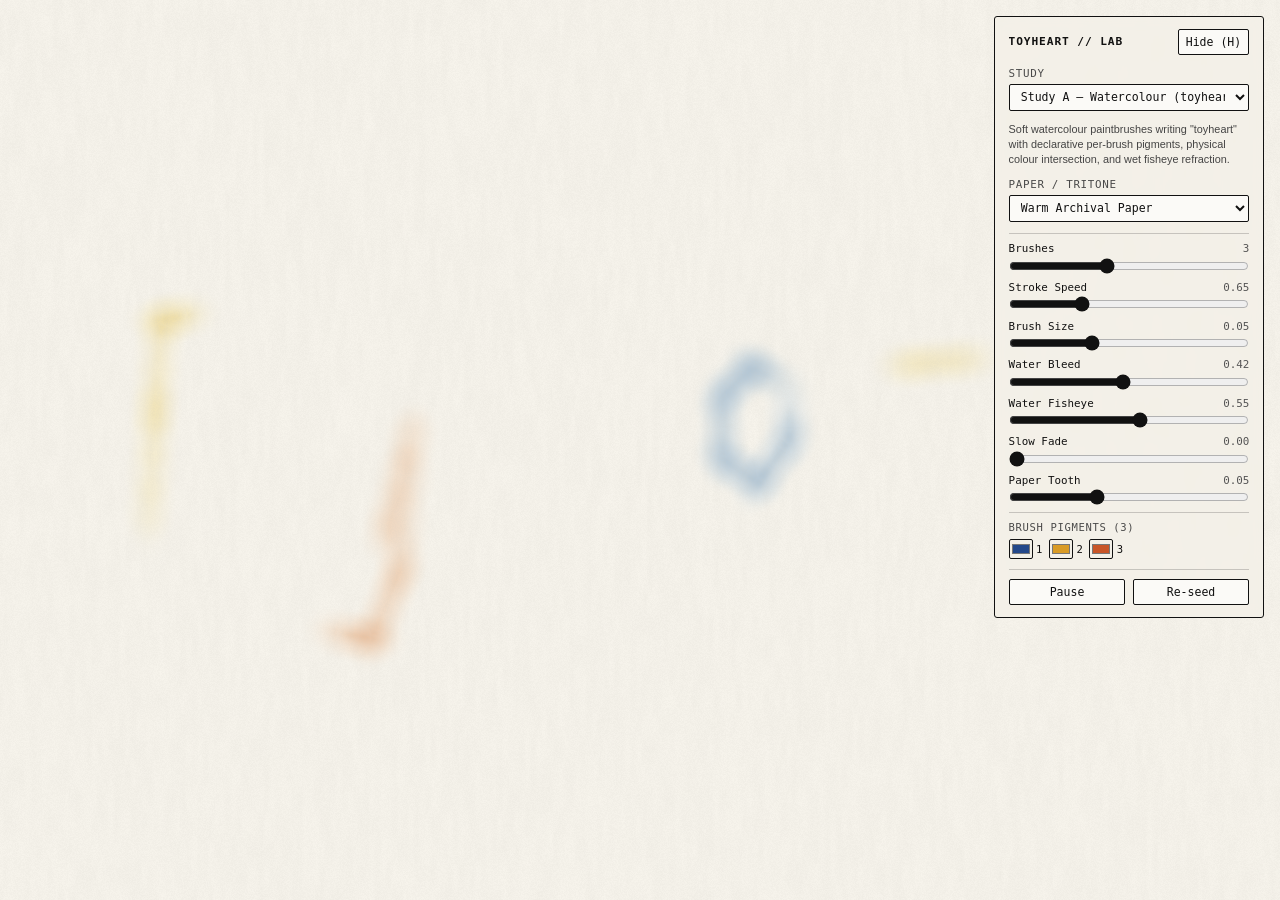
==== index.html @ d1862dfd "toyheartlab init commit" ====
<!DOCTYPE html>
<html lang="en">
<head>
  <meta charset="UTF-8" />
  <meta name="viewport" content="width=device-width, initial-scale=1.0" />
  <title>Toyheart — Procedural Shader Studies</title>
  <link rel="stylesheet" href="styles.css" />
</head>
<body>
  <canvas id="gl-canvas"></canvas>

  <aside id="hud" class="hud">
    <div class="hud-bar">
      <span class="hud-title">Toyheart // Lab</span>
      <button id="toggle-hud" type="button">Hide (H)</button>
    </div>

    <div class="hud-body">
      <div class="control-group">
        <label for="study-select">Study</label>
        <select id="study-select"></select>
      </div>

      <p id="study-desc" class="study-desc"></p>

      <div class="control-group">
        <label for="palette-select">Paper / Tritone</label>
        <select id="palette-select"></select>
      </div>

      <div id="params-container" class="params-container"></div>

      <div class="actions">
        <button id="pause-btn" type="button">Pause</button>
        <button id="reseed-btn" type="button">Re-seed</button>
      </div>
    </div>
  </aside>

  <script type="module" src="src/main.js"></script>
</body>
</html>
---- styles.css ----
*,
*::before,
*::after {
  box-sizing: border-box;
}

html,
body {
  margin: 0;
  padding: 0;
  width: 100%;
  height: 100%;
  overflow: hidden;
  background: #0c0c0c;
  font-family: ui-monospace, SFMono-Regular, Menlo, Consolas, monospace;
}

#gl-canvas {
  display: block;
  width: 100vw;
  height: 100vh;
}

.hud {
  position: fixed;
  top: 1rem;
  right: 1rem;
  width: 270px;
  background: rgba(243, 240, 232, 0.92);
  color: #111111;
  border: 1px solid #111111;
  border-radius: 3px;
  padding: 0.75rem 0.85rem;
  font-size: 0.74rem;
  backdrop-filter: blur(6px);
  z-index: 10;
}

.hud.collapsed {
  width: auto;
  padding: 0.4rem 0.6rem;
}

.hud.collapsed .hud-body {
  display: none;
}

.hud-bar {
  display: flex;
  justify-content: space-between;
  align-items: center;
  gap: 0.5rem;
}

.hud-title {
  font-weight: 700;
  letter-spacing: 0.08em;
  text-transform: uppercase;
  font-size: 0.7rem;
}

.hud.collapsed .hud-title {
  display: none;
}

.hud-body {
  margin-top: 0.75rem;
  display: flex;
  flex-direction: column;
  gap: 0.65rem;
}

.control-group {
  display: flex;
  flex-direction: column;
  gap: 0.25rem;
}

.control-group label {
  font-size: 0.68rem;
  text-transform: uppercase;
  letter-spacing: 0.06em;
  color: #4a4a4a;
}

select,
button {
  font-family: inherit;
  font-size: 0.72rem;
  background: #fbfaf7;
  color: #111111;
  border: 1px solid #111111;
  border-radius: 2px;
  padding: 0.3rem 0.45rem;
  cursor: pointer;
}

button:hover {
  background: #111111;
  color: #f3f0e8;
}

.study-desc {
  margin: 0;
  font-size: 0.68rem;
  line-height: 1.4;
  color: #444444;
  font-family: -apple-system, BlinkMacSystemFont, "Segoe UI", sans-serif;
}

.params-container {
  display: flex;
  flex-direction: column;
  gap: 0.45rem;
  border-top: 1px solid rgba(17, 17, 17, 0.2);
  padding-top: 0.55rem;
}

.param-row {
  display: flex;
  flex-direction: column;
  gap: 0.15rem;
}

.param-header {
  display: flex;
  justify-content: space-between;
  font-size: 0.68rem;
}

.param-val {
  color: #555555;
}

input[type="range"] {
  width: 100%;
  accent-color: #111111;
  margin: 0;
  cursor: pointer;
}

.actions {
  display: grid;
  grid-template-columns: 1fr 1fr;
  gap: 0.45rem;
  border-top: 1px solid rgba(17, 17, 17, 0.2);
  padding-top: 0.55rem;
}

.pigment-container {
  display: flex;
  flex-direction: column;
  gap: 0.35rem;
  border-top: 1px solid rgba(17, 17, 17, 0.2);
  padding-top: 0.5rem;
}

.pigment-title {
  font-size: 0.66rem;
  text-transform: uppercase;
  letter-spacing: 0.06em;
  color: #4a4a4a;
}

.pigment-grid {
  display: flex;
  flex-wrap: wrap;
  gap: 0.4rem;
}

.pigment-item {
  display: flex;
  align-items: center;
  gap: 0.22rem;
  font-size: 0.66rem;
  cursor: pointer;
}

.pigment-item input[type="color"] {
  width: 24px;
  height: 20px;
  padding: 0;
  border: 1px solid #111111;
  border-radius: 2px;
  background: transparent;
  cursor: pointer;
}
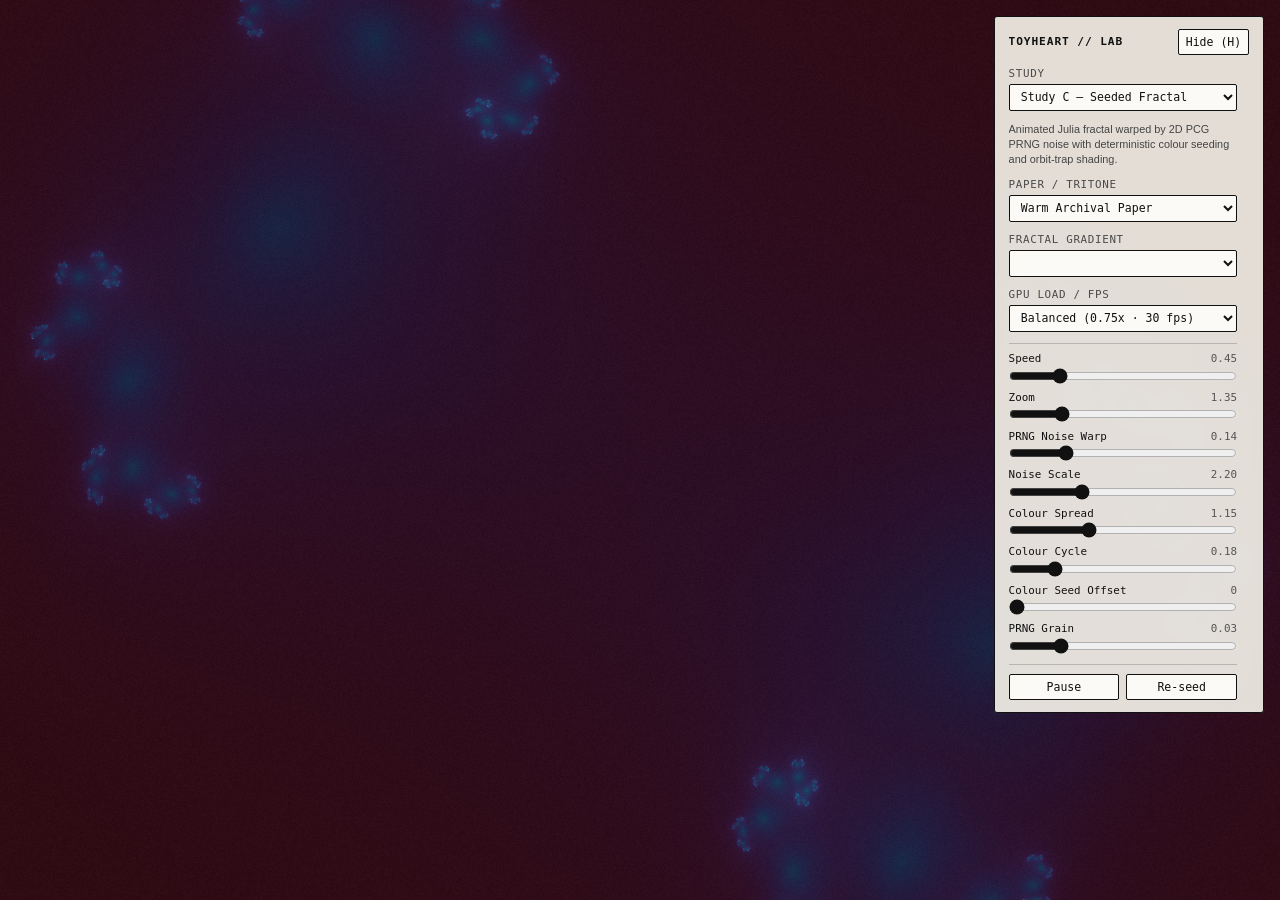
==== commit 54c0fc02: "index.html: add Fractal Gradient and GPU Load / FPS selectors Add #gradient-select for declarative f" ====
--- a/index.html
+++ b/index.html
@@ -28,6 +28,20 @@
         <select id="palette-select"></select>
       </div>
 
+      <div class="control-group">
+        <label for="gradient-select">Fractal Gradient</label>
+        <select id="gradient-select"></select>
+      </div>
+
+      <div class="control-group">
+        <label for="perf-select">GPU Load / FPS</label>
+        <select id="perf-select">
+          <option value="eco">Eco (0.5x · 24 fps)</option>
+          <option value="balanced" selected>Balanced (0.75x · 30 fps)</option>
+          <option value="high">High (1.0x · 60 fps)</option>
+        </select>
+      </div>
+
       <div id="params-container" class="params-container"></div>
 
       <div class="actions">
--- a/styles.css
+++ b/styles.css
@@ -26,6 +26,9 @@
   top: 1rem;
   right: 1rem;
   width: 270px;
+  max-height: calc(100vh - 2rem);
+  display: flex;
+  flex-direction: column;
   background: rgba(243, 240, 232, 0.92);
   color: #111111;
   border: 1px solid #111111;
@@ -50,6 +53,7 @@
   justify-content: space-between;
   align-items: center;
   gap: 0.5rem;
+  flex-shrink: 0;
 }
 
 .hud-title {
@@ -68,6 +72,26 @@
   display: flex;
   flex-direction: column;
   gap: 0.65rem;
+  overflow-y: auto;
+  min-height: 0;
+  margin-right: -0.55rem;
+  padding-right: 0.7rem;
+  scrollbar-gutter: stable;
+  scrollbar-width: thin;
+  scrollbar-color: rgba(17, 17, 17, 0.35) transparent;
+}
+
+.hud-body::-webkit-scrollbar {
+  width: 6px;
+}
+
+.hud-body::-webkit-scrollbar-track {
+  background: transparent;
+}
+
+.hud-body::-webkit-scrollbar-thumb {
+  background: rgba(17, 17, 17, 0.35);
+  border-radius: 999px;
 }
 
 .control-group {
@@ -139,6 +163,50 @@
   cursor: pointer;
 }
 
+.param-toggle-row {
+  flex-direction: row;
+  justify-content: space-between;
+  align-items: center;
+  font-size: 0.68rem;
+  cursor: pointer;
+  padding: 0.15rem 0;
+}
+
+.param-toggle {
+  appearance: none;
+  -webkit-appearance: none;
+  width: 30px;
+  height: 16px;
+  border: 1px solid #111111;
+  border-radius: 999px;
+  background: #fbfaf7;
+  position: relative;
+  cursor: pointer;
+  margin: 0;
+  transition: background 0.15s ease;
+}
+
+.param-toggle::after {
+  content: '';
+  position: absolute;
+  top: 2px;
+  left: 2px;
+  width: 10px;
+  height: 10px;
+  border-radius: 50%;
+  background: #111111;
+  transition: transform 0.15s ease, background 0.15s ease;
+}
+
+.param-toggle:checked {
+  background: #111111;
+}
+
+.param-toggle:checked::after {
+  transform: translateX(14px);
+  background: #f3f0e8;
+}
+
 .actions {
   display: grid;
   grid-template-columns: 1fr 1fr;
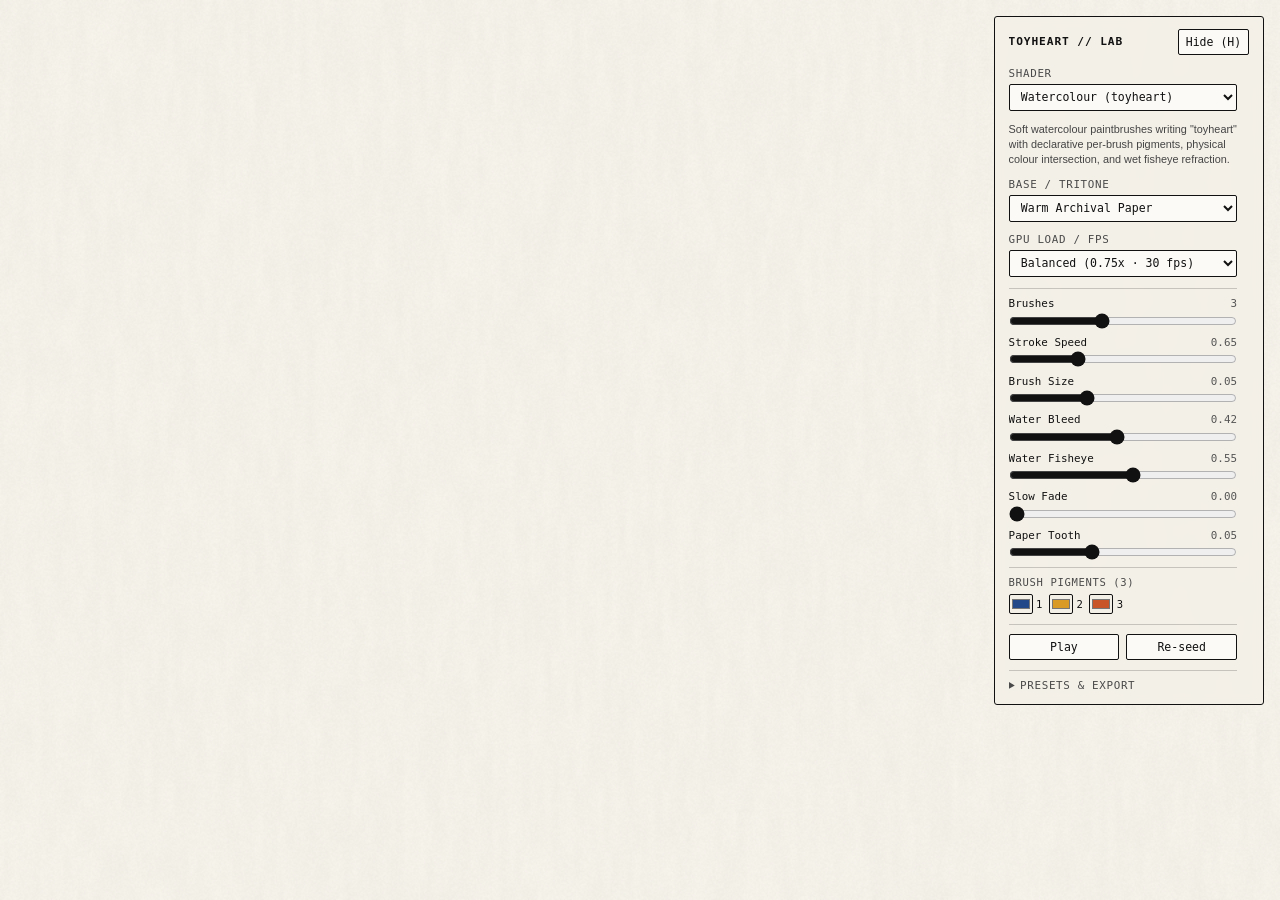
==== commit 0961cea0: "index.html: declutter HUD with stopped default, collapsible presets/export, and cleaner labels Renam" ====
--- a/index.html
+++ b/index.html
@@ -17,19 +17,19 @@
 
     <div class="hud-body">
       <div class="control-group">
-        <label for="study-select">Study</label>
+        <label for="study-select">Shader</label>
         <select id="study-select"></select>
       </div>
 
       <p id="study-desc" class="study-desc"></p>
 
-      <div class="control-group">
-        <label for="palette-select">Paper / Tritone</label>
+      <div id="palette-group" class="control-group">
+        <label for="palette-select">Base / Tritone</label>
         <select id="palette-select"></select>
       </div>
 
-      <div class="control-group">
-        <label for="gradient-select">Fractal Gradient</label>
+      <div id="gradient-group" class="control-group" hidden>
+        <label for="gradient-select">Colour Gradient</label>
         <select id="gradient-select"></select>
       </div>
 
@@ -45,9 +45,40 @@
       <div id="params-container" class="params-container"></div>
 
       <div class="actions">
-        <button id="pause-btn" type="button">Pause</button>
+        <button id="pause-btn" type="button">Play</button>
         <button id="reseed-btn" type="button">Re-seed</button>
       </div>
+
+      <details class="builder-details">
+        <summary>Presets &amp; Export</summary>
+        <div class="builder-section">
+          <div class="builder-row">
+            <input id="preset-name" type="text" placeholder="Preset name..." />
+            <button id="save-preset-btn" type="button">Save</button>
+          </div>
+          <div class="builder-row">
+            <select id="preset-select">
+              <option value="">-- Saved presets --</option>
+            </select>
+            <button id="load-preset-btn" type="button">Load</button>
+            <button id="del-preset-btn" type="button">Del</button>
+          </div>
+          <div class="actions">
+            <button id="download-preset-btn" type="button">Save .json</button>
+            <button id="import-preset-btn" type="button">Load .json</button>
+            <input id="import-preset-file" type="file" accept=".json" hidden />
+          </div>
+        </div>
+
+        <div class="builder-section">
+          <div class="builder-title">Export Shader Object</div>
+          <div class="actions">
+            <button id="export-shader-btn" type="button">Export .js</button>
+            <button id="copy-shader-btn" type="button">Copy JSON</button>
+          </div>
+          <div id="builder-status" class="builder-status"></div>
+        </div>
+      </details>
     </div>
   </aside>
 
--- a/styles.css
+++ b/styles.css
@@ -253,3 +253,65 @@
   background: transparent;
   cursor: pointer;
 }
+
+.builder-section {
+  display: flex;
+  flex-direction: column;
+  gap: 0.4rem;
+  border-top: 1px solid rgba(17, 17, 17, 0.2);
+  padding-top: 0.55rem;
+}
+
+.builder-title {
+  font-size: 0.66rem;
+  text-transform: uppercase;
+  letter-spacing: 0.06em;
+  color: #4a4a4a;
+}
+
+.builder-row {
+  display: flex;
+  gap: 0.35rem;
+  align-items: center;
+}
+
+.builder-row input[type="text"],
+.builder-row select {
+  flex: 1;
+  min-width: 0;
+  font-family: inherit;
+  font-size: 0.7rem;
+  background: #fbfaf7;
+  color: #111111;
+  border: 1px solid #111111;
+  border-radius: 2px;
+  padding: 0.28rem 0.4rem;
+}
+
+.builder-status {
+  font-size: 0.66rem;
+  color: #3a3a3a;
+  min-height: 0.9rem;
+}
+
+.builder-details {
+  border-top: 1px solid rgba(17, 17, 17, 0.2);
+  padding-top: 0.5rem;
+}
+
+.builder-details summary {
+  font-size: 0.68rem;
+  text-transform: uppercase;
+  letter-spacing: 0.06em;
+  color: #4a4a4a;
+  cursor: pointer;
+  user-select: none;
+}
+
+.builder-details[open] summary {
+  margin-bottom: 0.45rem;
+}
+
+[hidden] {
+  display: none !important;
+}
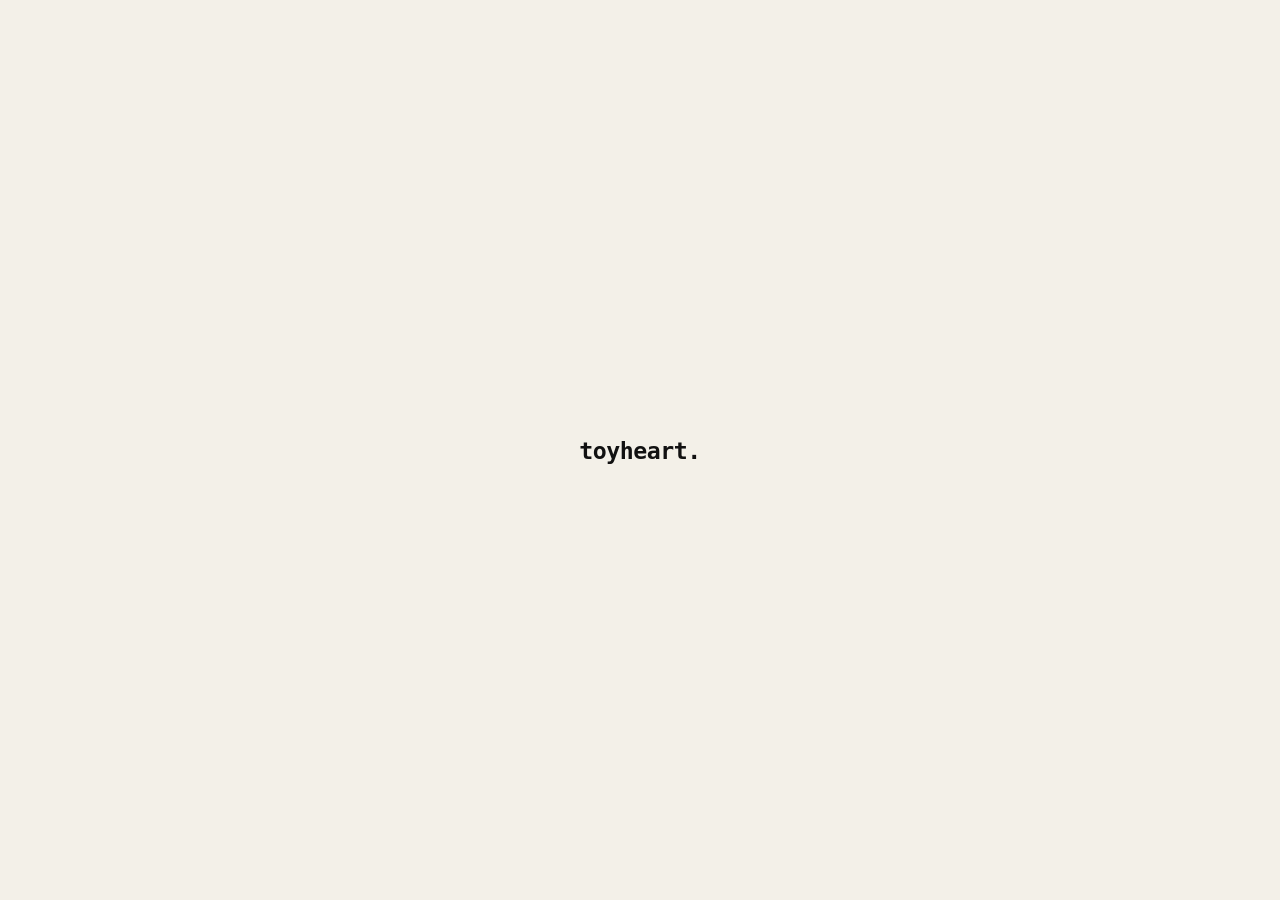
==== commit 0f3e440e: "main & ui: add toyheart home screen, toybox launcher, and unified HUD layout Replace direct single-t" ====
--- a/index.html
+++ b/index.html
@@ -3,85 +3,11 @@
 <head>
   <meta charset="UTF-8" />
   <meta name="viewport" content="width=device-width, initial-scale=1.0" />
-  <title>Toyheart — Procedural Shader Studies</title>
+  <title>toyheart.</title>
   <link rel="stylesheet" href="styles.css" />
 </head>
 <body>
-  <canvas id="gl-canvas"></canvas>
-
-  <aside id="hud" class="hud">
-    <div class="hud-bar">
-      <span class="hud-title">Toyheart // Lab</span>
-      <button id="toggle-hud" type="button">Hide (H)</button>
-    </div>
-
-    <div class="hud-body">
-      <div class="control-group">
-        <label for="study-select">Shader</label>
-        <select id="study-select"></select>
-      </div>
-
-      <p id="study-desc" class="study-desc"></p>
-
-      <div id="palette-group" class="control-group">
-        <label for="palette-select">Base / Tritone</label>
-        <select id="palette-select"></select>
-      </div>
-
-      <div id="gradient-group" class="control-group" hidden>
-        <label for="gradient-select">Colour Gradient</label>
-        <select id="gradient-select"></select>
-      </div>
-
-      <div class="control-group">
-        <label for="perf-select">GPU Load / FPS</label>
-        <select id="perf-select">
-          <option value="eco">Eco (0.5x · 24 fps)</option>
-          <option value="balanced" selected>Balanced (0.75x · 30 fps)</option>
-          <option value="high">High (1.0x · 60 fps)</option>
-        </select>
-      </div>
-
-      <div id="params-container" class="params-container"></div>
-
-      <div class="actions">
-        <button id="pause-btn" type="button">Play</button>
-        <button id="reseed-btn" type="button">Re-seed</button>
-      </div>
-
-      <details class="builder-details">
-        <summary>Presets &amp; Export</summary>
-        <div class="builder-section">
-          <div class="builder-row">
-            <input id="preset-name" type="text" placeholder="Preset name..." />
-            <button id="save-preset-btn" type="button">Save</button>
-          </div>
-          <div class="builder-row">
-            <select id="preset-select">
-              <option value="">-- Saved presets --</option>
-            </select>
-            <button id="load-preset-btn" type="button">Load</button>
-            <button id="del-preset-btn" type="button">Del</button>
-          </div>
-          <div class="actions">
-            <button id="download-preset-btn" type="button">Save .json</button>
-            <button id="import-preset-btn" type="button">Load .json</button>
-            <input id="import-preset-file" type="file" accept=".json" hidden />
-          </div>
-        </div>
-
-        <div class="builder-section">
-          <div class="builder-title">Export Shader Object</div>
-          <div class="actions">
-            <button id="export-shader-btn" type="button">Export .js</button>
-            <button id="copy-shader-btn" type="button">Copy JSON</button>
-          </div>
-          <div id="builder-status" class="builder-status"></div>
-        </div>
-      </details>
-    </div>
-  </aside>
-
+  <div id="app-root" class="app-root"></div>
   <script type="module" src="src/main.js"></script>
 </body>
 </html>
--- a/styles.css
+++ b/styles.css
@@ -5,20 +5,206 @@
 }
 
 html,
-body {
+body,
+.app-root {
   margin: 0;
   padding: 0;
   width: 100%;
   height: 100%;
   overflow: hidden;
-  background: #0c0c0c;
+  background: #f3f0e8;
+  color: #111111;
   font-family: ui-monospace, SFMono-Regular, Menlo, Consolas, monospace;
+}
+
+/* Home Screen ("toyheart." centered) */
+.home-screen {
+  width: 100vw;
+  height: 100vh;
+  display: flex;
+  align-items: center;
+  justify-content: center;
+  background: #f3f0e8;
+}
+
+.home-wordmark {
+  font-size: 1.45rem;
+  font-weight: 700;
+  letter-spacing: -0.02em;
+  color: #111111;
+  text-decoration: none;
+  padding: 0.5rem 0.9rem;
+  border: 1px solid transparent;
+  border-radius: 3px;
+  transition: border-color 0.15s ease, transform 0.15s ease, background 0.15s ease;
+}
+
+.home-wordmark:hover {
+  border-color: #111111;
+  background: #fbfaf7;
+}
+
+/* Toybox Menu Screen */
+.toybox-screen {
+  width: 100vw;
+  height: 100vh;
+  display: flex;
+  align-items: center;
+  justify-content: center;
+  background: #f3f0e8;
+  padding: 2rem;
+  overflow-y: auto;
+}
+
+.toybox-shell {
+  width: 100%;
+  max-width: 780px;
+  display: flex;
+  flex-direction: column;
+  gap: 1.75rem;
+}
+
+.toybox-header {
+  display: flex;
+  align-items: baseline;
+  gap: 0.55rem;
+  border-bottom: 1px solid #111111;
+  padding-bottom: 0.75rem;
+}
+
+.toybox-brand {
+  font-size: 1.15rem;
+  font-weight: 700;
+  color: #111111;
+  text-decoration: none;
+}
+
+.toybox-brand:hover {
+  text-decoration: underline;
+}
+
+.toybox-slash {
+  color: #666666;
+  font-size: 0.9rem;
+}
+
+.toybox-section-label {
+  font-size: 0.78rem;
+  text-transform: uppercase;
+  letter-spacing: 0.1em;
+  color: #444444;
+}
+
+.toybox-grid {
+  display: grid;
+  grid-template-columns: repeat(auto-fit, minmax(220px, 1fr));
+  gap: 1rem;
+}
+
+.toybox-card {
+  display: flex;
+  flex-direction: column;
+  gap: 0.45rem;
+  background: #fbfaf7;
+  color: #111111;
+  border: 1px solid #111111;
+  border-radius: 3px;
+  padding: 1.15rem 1.2rem;
+  text-decoration: none;
+  transition: transform 0.14s ease, box-shadow 0.14s ease, background 0.14s ease;
+}
+
+.toybox-card:hover {
+  background: #111111;
+  color: #f3f0e8;
+  transform: translateY(-2px);
+  box-shadow: 4px 4px 0 rgba(17, 17, 17, 0.22);
+}
+
+.toybox-card-top {
+  display: flex;
+  justify-content: space-between;
+  align-items: center;
+  font-size: 0.7rem;
+  opacity: 0.65;
+}
+
+.toybox-card-title {
+  margin: 0.15rem 0 0;
+  font-size: 1.05rem;
+  font-weight: 700;
+  letter-spacing: 0.04em;
+  text-transform: uppercase;
+}
+
+.toybox-card-sub {
+  font-size: 0.72rem;
+  font-weight: 700;
+  opacity: 0.85;
+}
+
+.toybox-card-desc {
+  margin: 0.25rem 0 0;
+  font-size: 0.72rem;
+  line-height: 1.45;
+  opacity: 0.78;
+  font-family: -apple-system, BlinkMacSystemFont, "Segoe UI", sans-serif;
+}
+
+.tool-loading {
+  width: 100vw;
+  height: 100vh;
+  display: flex;
+  align-items: center;
+  justify-content: center;
+  font-size: 0.8rem;
+  letter-spacing: 0.06em;
+  text-transform: uppercase;
+}
+
+.hud-back {
+  text-decoration: none;
+  font-size: 0.66rem;
+  font-weight: 700;
+  text-transform: uppercase;
+  letter-spacing: 0.04em;
+  color: #111111;
+  background: #fbfaf7;
+  border: 1px solid #111111;
+  border-radius: 2px;
+  padding: 0.16rem 0.42rem;
+}
+
+.hud-back:hover {
+  background: #111111;
+  color: #f3f0e8;
 }
 
 #gl-canvas {
   display: block;
   width: 100vw;
   height: 100vh;
+}
+
+.stage-stack {
+  position: relative;
+  width: 100vw;
+  height: 100vh;
+  overflow: hidden;
+}
+
+.stage-stack #gl-canvas,
+.stage-stack #sim-canvas {
+  position: absolute;
+  inset: 0;
+  width: 100%;
+  height: 100%;
+  display: block;
+}
+
+#sim-canvas {
+  z-index: 2;
+  touch-action: none;
 }
 
 .hud {
@@ -56,22 +242,53 @@
   flex-shrink: 0;
 }
 
-.hud-title {
+.hud-title,
+.hud-brand {
   font-weight: 700;
   letter-spacing: 0.08em;
   text-transform: uppercase;
   font-size: 0.7rem;
 }
 
-.hud.collapsed .hud-title {
+.hud-nav {
+  display: flex;
+  align-items: center;
+  gap: 0.35rem;
+}
+
+.hud-tab {
+  text-decoration: none;
+  font-size: 0.66rem;
+  font-weight: 700;
+  text-transform: uppercase;
+  letter-spacing: 0.05em;
+  color: #444444;
+  padding: 0.16rem 0.38rem;
+  border: 1px solid transparent;
+  border-radius: 2px;
+}
+
+.hud-tab:hover {
+  border-color: #111111;
+  color: #111111;
+}
+
+.hud-tab.active {
+  background: #111111;
+  color: #f3f0e8;
+  border-color: #111111;
+}
+
+.hud.collapsed .hud-title,
+.hud.collapsed .hud-nav {
   display: none;
 }
 
 .hud-body {
-  margin-top: 0.75rem;
-  display: flex;
-  flex-direction: column;
-  gap: 0.65rem;
+  margin-top: 0.65rem;
+  display: flex;
+  flex-direction: column;
+  gap: 0.6rem;
   overflow-y: auto;
   min-height: 0;
   margin-right: -0.55rem;
@@ -79,6 +296,19 @@
   scrollbar-gutter: stable;
   scrollbar-width: thin;
   scrollbar-color: rgba(17, 17, 17, 0.35) transparent;
+}
+
+.hud-transport {
+  border-top: none !important;
+  padding-top: 0 !important;
+}
+
+.hud-shared-block {
+  display: flex;
+  flex-direction: column;
+  gap: 0.55rem;
+  border-top: 1px solid rgba(17, 17, 17, 0.2);
+  padding-top: 0.55rem;
 }
 
 .hud-body::-webkit-scrollbar {
@@ -312,6 +542,82 @@
   margin-bottom: 0.45rem;
 }
 
+.param-group-details {
+  border-top: 1px dashed rgba(17, 17, 17, 0.18);
+  padding-top: 0.4rem;
+}
+
+.param-group-details:first-child {
+  border-top: none;
+  padding-top: 0;
+}
+
+.param-group-details summary {
+  font-size: 0.65rem;
+  font-weight: 700;
+  text-transform: uppercase;
+  letter-spacing: 0.06em;
+  color: #3a3a3a;
+  cursor: pointer;
+  user-select: none;
+  margin-bottom: 0.35rem;
+}
+
+.param-group-body {
+  display: flex;
+  flex-direction: column;
+  gap: 0.45rem;
+}
+
+.selected-obj-panel {
+  display: flex;
+  flex-direction: column;
+  gap: 0.4rem;
+  background: rgba(255, 255, 255, 0.55);
+  border: 1px solid rgba(17, 17, 17, 0.3);
+  border-radius: 2px;
+  padding: 0.45rem 0.5rem;
+}
+
+.builder-header-row {
+  display: flex;
+  justify-content: space-between;
+  align-items: center;
+}
+
+.btn-small {
+  font-size: 0.64rem;
+  padding: 0.15rem 0.35rem;
+}
+
+.btn-primary {
+  background: #111111;
+  color: #f3f0e8;
+  font-weight: 700;
+}
+
+.btn-primary:hover {
+  background: #2b2b2b;
+}
+
+.fighter-swatch {
+  width: 28px;
+  height: 24px;
+  padding: 0;
+  border: 1px solid #111111;
+  border-radius: 2px;
+  background: transparent;
+  cursor: pointer;
+  flex-shrink: 0;
+}
+
+.sandbox-hint {
+  font-size: 0.64rem;
+  line-height: 1.35;
+  color: #555555;
+  font-family: -apple-system, BlinkMacSystemFont, "Segoe UI", sans-serif;
+}
+
 [hidden] {
   display: none !important;
 }
